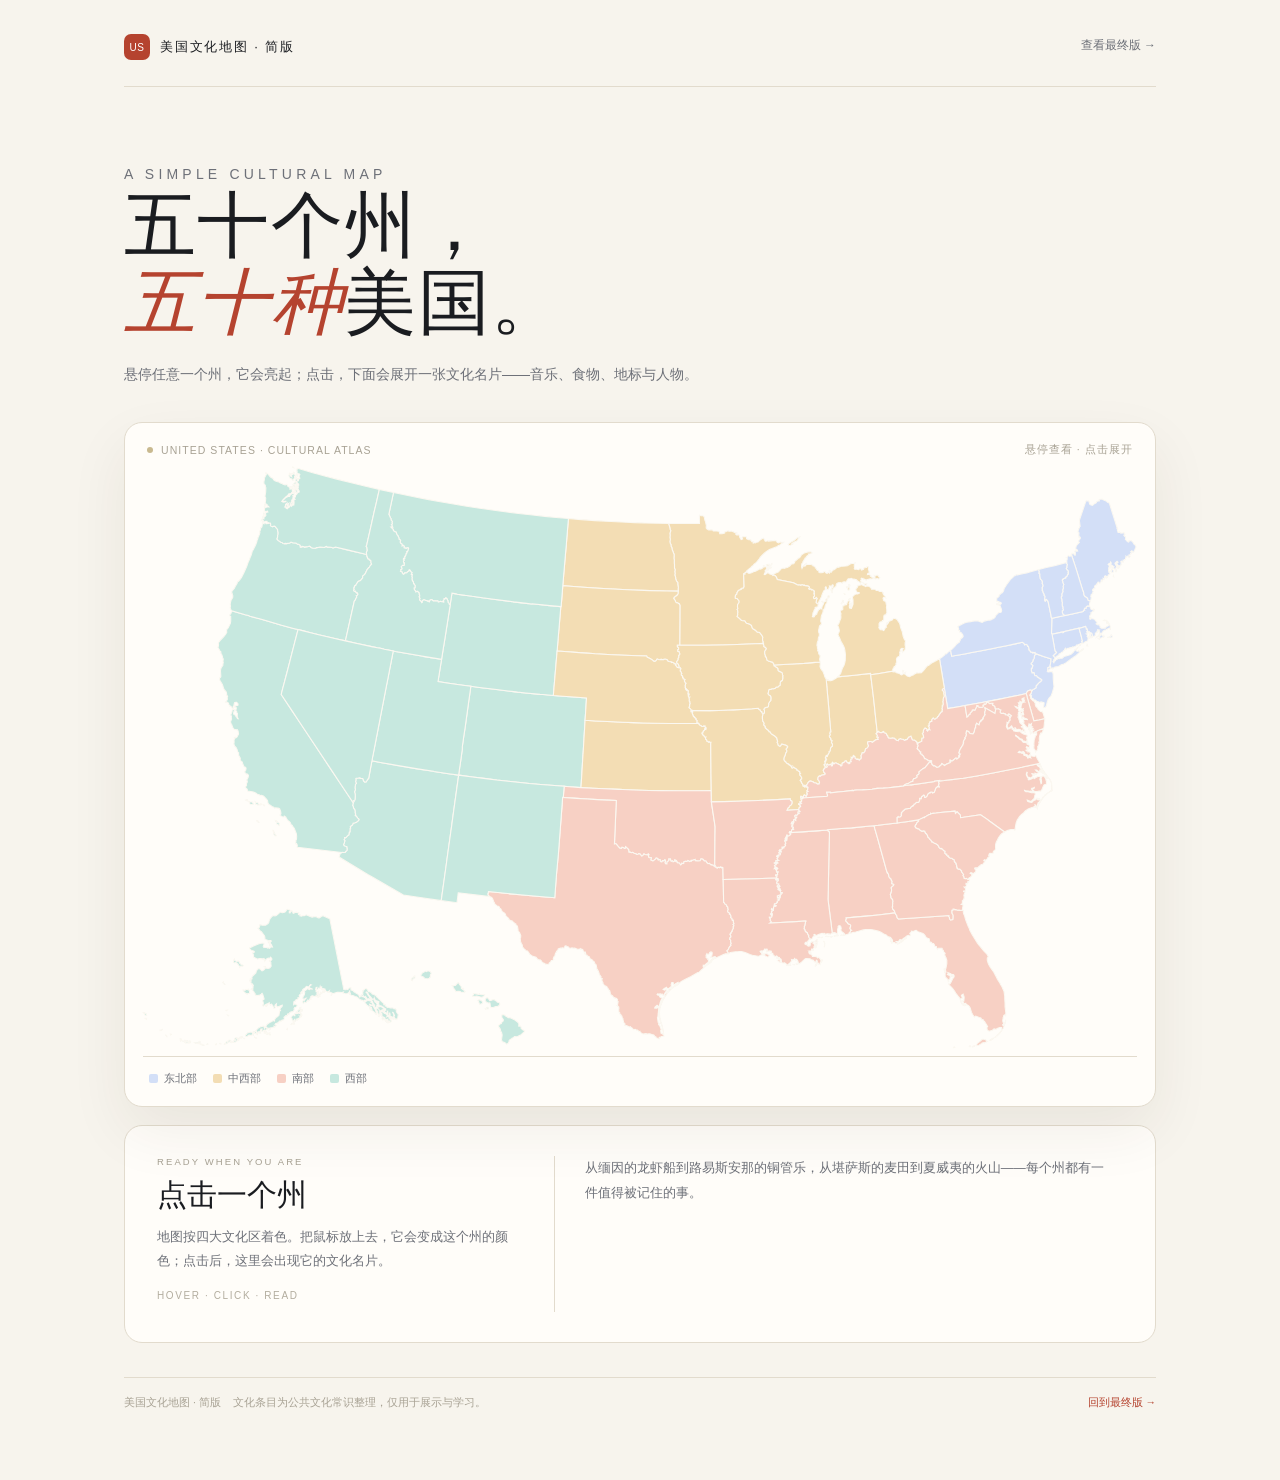
==== simple/index.html @ 4780cfec "feat: 美国文化地图网站（最终版 + 效果简版）" ====
<!DOCTYPE html>
<html lang="zh-CN">
<head>
<meta charset="UTF-8">
<meta name="viewport" content="width=device-width, initial-scale=1">
<title>美国文化地图 · 简版</title>
<meta name="description" content="美国文化地图简版：悬停任意一州查看它的文化名片。">
<link rel="icon" href="data:image/svg+xml,%3Csvg xmlns='http://www.w3.org/2000/svg' viewBox='0 0 64 64'%3E%3Crect width='64' height='64' rx='14' fill='%23f7f4ed'/%3E%3Ctext x='32' y='45' text-anchor='middle' font-size='32' fill='%23b5432f' font-family='Georgia'%3E%E2%98%85%3C/text%3E%3C/svg%3E">
<style>
  :root {
    --paper: #f7f4ed;
    --card: #fffdf9;
    --ink: #1a1c20;
    --muted: #6d7078;
    --line: #e2dbcd;
    --accent: #b5432f;
    --ne: #d3dff7;
    --mw: #f3ddb4;
    --so: #f7d0c4;
    --we: #c7e8df;
  }
  * { box-sizing: border-box; }
  body {
    margin: 0;
    background: var(--paper);
    color: var(--ink);
    font-family: -apple-system, BlinkMacSystemFont, "Segoe UI", "PingFang SC", "Microsoft YaHei", sans-serif;
    -webkit-font-smoothing: antialiased;
  }
  .wrap { max-width: 1080px; margin: 0 auto; padding: 34px 24px 70px; }

  header {
    display: flex;
    align-items: center;
    justify-content: space-between;
    gap: 20px;
    padding-bottom: 26px;
    border-bottom: 1px solid var(--line);
  }
  .brand { display: flex; align-items: center; gap: 10px; font-size: 13px; letter-spacing: 0.14em; }
  .brand i {
    width: 26px; height: 26px;
    display: grid; place-items: center;
    border-radius: 7px;
    background: var(--accent);
    color: #fff;
    font-style: normal;
    font-size: 10px;
    letter-spacing: 0.06em;
  }
  header a {
    font-size: 12px;
    color: var(--muted);
    text-decoration: none;
    border-bottom: 1px solid transparent;
    padding-bottom: 2px;
  }
  header a:hover { color: var(--accent); border-color: var(--accent); }

  .intro { padding: 54px 0 34px; max-width: 720px; }
  .kicker { margin: 0 0 14px; font-size: 10px; letter-spacing: 0.3em; color: #9a9488; }
  h1 {
    margin: 0;
    font-family: Georgia, "Times New Roman", "Songti SC", "SimSun", serif;
    font-weight: 400;
    font-size: clamp(42px, 7vw, 72px);
    line-height: 1.06;
    letter-spacing: 0.02em;
  }
  h1 span { color: var(--accent); font-style: italic; }
  .intro p {
    margin: 20px 0 0;
    font-size: 14px;
    line-height: 1.95;
    color: var(--muted);
  }

  .map-card {
    position: relative;
    background: var(--card);
    border: 1px solid var(--line);
    border-radius: 18px;
    padding: 18px;
    box-shadow: 0 24px 60px rgba(58, 46, 30, 0.07);
  }
  .map-top {
    display: flex;
    align-items: center;
    gap: 8px;
    padding: 2px 4px 10px;
    font-size: 10.5px;
    letter-spacing: 0.1em;
    color: #a8a294;
  }
  .map-top .dot { width: 6px; height: 6px; border-radius: 50%; background: #c8b98f; }
  .map-top span:last-child { margin-left: auto; }
  #map { display: block; width: 100%; height: auto; overflow: visible; }
  #states path {
    fill: #e9e3d7;
    stroke: #fbf8f1;
    stroke-width: 1.1;
    cursor: pointer;
    transform-box: fill-box;
    transform-origin: 50% 50%;
    transition: fill 0.22s ease, stroke 0.22s ease, transform 0.24s ease, opacity 0.22s ease;
    outline: none;
  }
  #states path[data-region="northeast"] { fill: var(--ne); }
  #states path[data-region="midwest"] { fill: var(--mw); }
  #states path[data-region="south"] { fill: var(--so); }
  #states path[data-region="west"] { fill: var(--we); }
  #states path:hover,
  #states path:focus-visible {
    fill: var(--accent);
    stroke: #fff;
    stroke-width: 1.6;
    transform: scale(1.025);
    filter: drop-shadow(0 4px 10px rgba(139, 50, 35, 0.35));
  }
  #states path.is-active {
    fill: var(--accent);
    stroke: #7d2a1c;
    stroke-width: 1.5;
  }
  #states:hover path:not(:hover) { opacity: 0.55; }

  .tip {
    position: absolute;
    z-index: 10;
    padding: 8px 11px;
    border-radius: 8px;
    background: #1c1e23;
    color: #fff;
    font-size: 11.5px;
    line-height: 1.5;
    pointer-events: none;
    opacity: 0;
    transform: translate(-50%, calc(-100% - 12px));
    transition: opacity 0.14s ease;
    white-space: nowrap;
  }
  .tip.on { opacity: 1; }
  .tip small { color: #a9acb4; font-size: 10px; margin-left: 5px; }

  .legend {
    display: flex;
    flex-wrap: wrap;
    gap: 16px;
    padding: 14px 6px 2px;
    margin-top: 8px;
    border-top: 1px solid var(--line);
    font-size: 11px;
    color: var(--muted);
  }
  .legend span { display: inline-flex; align-items: center; gap: 6px; }
  .legend i { width: 9px; height: 9px; border-radius: 2px; }

  /* 详情卡 */
  .detail {
    display: grid;
    grid-template-columns: 0.85fr 1.15fr;
    gap: 30px;
    margin-top: 18px;
    padding: 30px 32px;
    background: var(--card);
    border: 1px solid var(--line);
    border-radius: 18px;
    min-height: 218px;
  }
  .d-left { border-right: 1px solid var(--line); padding-right: 30px; }
  .d-kicker { font-size: 9.5px; letter-spacing: 0.22em; color: #a8a294; text-transform: uppercase; }
  .d-name {
    display: flex;
    align-items: baseline;
    gap: 10px;
    flex-wrap: wrap;
    margin-top: 10px;
  }
  .d-name h2 {
    margin: 0;
    font-family: Georgia, "Times New Roman", "Songti SC", "SimSun", serif;
    font-weight: 400;
    font-size: 34px;
    letter-spacing: 0.02em;
  }
  .d-name em { font-style: italic; font-size: 12px; color: #a8a294; }
  .d-title { margin: 8px 0 0; font-size: 12px; color: var(--accent); letter-spacing: 0.06em; }
  .d-tags { display: flex; flex-wrap: wrap; gap: 6px; margin-top: 16px; }
  .d-tags span {
    padding: 3px 9px;
    border: 1px solid var(--line);
    border-radius: 999px;
    font-size: 10px;
    color: var(--muted);
  }
  .d-desc { margin: 14px 0 0; font-size: 12px; line-height: 1.9; color: #5d6068; }

  .d-right dl {
    display: grid;
    grid-template-columns: 46px 1fr;
    gap: 0 14px;
    margin: 0;
  }
  .d-right dt {
    padding: 9px 0;
    border-bottom: 1px solid #f0ebe0;
    font-size: 10px;
    letter-spacing: 0.1em;
    color: #a8a294;
  }
  .d-right dd {
    margin: 0;
    padding: 9px 0;
    border-bottom: 1px solid #f0ebe0;
    font-size: 12.5px;
    color: var(--ink);
  }
  .d-city { margin: 14px 0 0; font-size: 11px; color: #a8a294; }
  .d-city b { color: #5d6068; font-weight: 500; }

  .empty h2 { font-family: Georgia, "Songti SC", serif; font-weight: 400; font-size: 30px; margin: 8px 0 0; }
  .empty p { margin: 10px 0 0; font-size: 12.5px; line-height: 1.9; color: var(--muted); max-width: 520px; }
  .empty .hint { margin-top: 16px; font-size: 10px; letter-spacing: 0.16em; color: #b3ad9f; }

  footer {
    display: flex;
    flex-wrap: wrap;
    gap: 12px;
    align-items: center;
    margin-top: 34px;
    padding-top: 18px;
    border-top: 1px solid var(--line);
    font-size: 10.5px;
    color: #a8a294;
  }
  footer a { margin-left: auto; color: var(--accent); text-decoration: none; }
  footer a:hover { text-decoration: underline; }

  @media (max-width: 760px) {
    .wrap { padding: 24px 16px 50px; }
    .intro { padding: 36px 0 26px; }
    .detail { grid-template-columns: 1fr; gap: 18px; padding: 24px 20px; }
    .d-left { border-right: 0; border-bottom: 1px solid var(--line); padding-right: 0; padding-bottom: 18px; }
    .map-card { padding: 10px; }
    header .brand { font-size: 11px; letter-spacing: 0.08em; }
  }
</style>
</head>
<body>
<div class="wrap">
  <header>
    <div class="brand"><i>US</i>美国文化地图 · 简版</div>
    <a href="../">查看最终版 →</a>
  </header>

  <div class="intro">
    <p class="kicker">A SIMPLE CULTURAL MAP</p>
    <h1>五十个州，<br><span>五十种</span>美国。</h1>
    <p>悬停任意一个州，它会亮起；点击，下面会展开一张文化名片——音乐、食物、地标与人物。</p>
  </div>

  <div class="map-card" id="mapCard">
    <div class="map-top">
      <span class="dot"></span>
      <span>UNITED STATES · CULTURAL ATLAS</span>
      <span>悬停查看 · 点击展开</span>
    </div>
    <svg id="map" viewBox="-58 13 1016 594" role="img" aria-label="美国各州文化地图"></svg>
    <div class="tip" id="tip"></div>
    <div class="legend">
      <span><i style="background:var(--ne)"></i>东北部</span>
      <span><i style="background:var(--mw)"></i>中西部</span>
      <span><i style="background:var(--so)"></i>南部</span>
      <span><i style="background:var(--we)"></i>西部</span>
    </div>
  </div>

  <div class="detail" id="detail"></div>

  <footer>
    <span>美国文化地图 · 简版</span>
    <span>文化条目为公共文化常识整理，仅用于展示与学习。</span>
    <a href="../">回到最终版 →</a>
  </footer>
</div>

<script src="../assets/us-paths.js"></script>
<script src="../assets/fips.js"></script>
<script src="../assets/data.js"></script>
<script>
(function () {
  'use strict';
  var NS = 'http://www.w3.org/2000/svg';
  var REGIONS = window.US_CULTURE.regions;
  var STATES = window.US_CULTURE.states;
  var FIPS = window.US_FIPS;

  var svg = document.getElementById('map');
  var tip = document.getElementById('tip');
  var detail = document.getElementById('detail');
  var card = document.getElementById('mapCard');
  var stateEls = {};
  var selected = null;

  var g = document.createElementNS(NS, 'g');
  g.id = 'states';
  svg.appendChild(g);

  window.US_STATE_PATHS.forEach(function (item) {
    var abbr = FIPS[item.id];
    var info = STATES[abbr];
    if (!abbr || !info) return;

    var p = document.createElementNS(NS, 'path');
    p.setAttribute('d', item.d);
    p.setAttribute('data-abbr', abbr);
    p.setAttribute('data-region', info.region);
    p.setAttribute('tabindex', '0');
    p.setAttribute('role', 'button');
    p.setAttribute('aria-label', info.name + '，' + info.en);

    p.addEventListener('mouseenter', function () { showTip(abbr); });
    p.addEventListener('mousemove', moveTip);
    p.addEventListener('mouseleave', hideTip);
    p.addEventListener('click', function () { select(abbr); });
    p.addEventListener('keydown', function (e) {
      if (e.key === 'Enter' || e.key === ' ') { e.preventDefault(); select(abbr); }
    });

    g.appendChild(p);
    stateEls[abbr] = p;
  });

  function showTip(abbr) {
    var info = STATES[abbr];
    tip.innerHTML = info.name + ' <small>' + info.en + '</small>';
    tip.classList.add('on');
  }
  function moveTip(e) {
    var r = card.getBoundingClientRect();
    tip.style.left = (e.clientX - r.left) + 'px';
    tip.style.top = (e.clientY - r.top) + 'px';
  }
  function hideTip() { tip.classList.remove('on'); }

  function select(abbr) {
    selected = abbr;
    Object.keys(stateEls).forEach(function (key) {
      stateEls[key].classList.toggle('is-active', key === abbr);
    });
    render(abbr);
    if (window.innerWidth < 820) {
      detail.scrollIntoView({ behavior: 'smooth', block: 'nearest' });
    }
  }

  function render(abbr) {
    if (!abbr) {
      detail.classList.add('empty');
      detail.innerHTML =
        '<div class="d-left">' +
          '<div class="d-kicker">READY WHEN YOU ARE</div>' +
          '<h2>点击一个州</h2>' +
          '<p>地图按四大文化区着色。把鼠标放上去，它会变成这个州的颜色；点击后，这里会出现它的文化名片。</p>' +
          '<div class="hint">HOVER · CLICK · READ</div>' +
        '</div>' +
        '<div class="d-right">' +
          '<p style="margin:0;font-size:12.5px;line-height:1.95;color:#6d7078;">' +
          '从缅因的龙虾船到路易斯安那的铜管乐，从堪萨斯的麦田到夏威夷的火山——每个州都有一件值得被记住的事。</p>' +
        '</div>';
      return;
    }

    detail.classList.remove('empty');
    var info = STATES[abbr];
    var region = REGIONS[info.region];
    detail.innerHTML =
      '<div class="d-left">' +
        '<div class="d-kicker">' + region.name + ' · ' + region.en.toUpperCase() + '</div>' +
        '<div class="d-name"><h2>' + info.name + '</h2><em>' + info.en + '</em></div>' +
        '<p class="d-title">' + info.title + '</p>' +
        '<div class="d-tags">' + info.tags.map(function (t) { return '<span>' + t + '</span>'; }).join('') + '</div>' +
        '<p class="d-desc">' + info.desc + '</p>' +
      '</div>' +
      '<div class="d-right">' +
        '<dl>' +
          '<dt>音乐</dt><dd>' + info.music + '</dd>' +
          '<dt>食物</dt><dd>' + info.food + '</dd>' +
          '<dt>地标</dt><dd>' + info.landmark + '</dd>' +
          '<dt>人物</dt><dd>' + info.figure + '</dd>' +
        '</dl>' +
        '<p class="d-city">代表城市 / 地区：<b>' + info.city + '</b></p>' +
      '</div>';
  }

  render(null);
})();
</script>
</body>
</html>
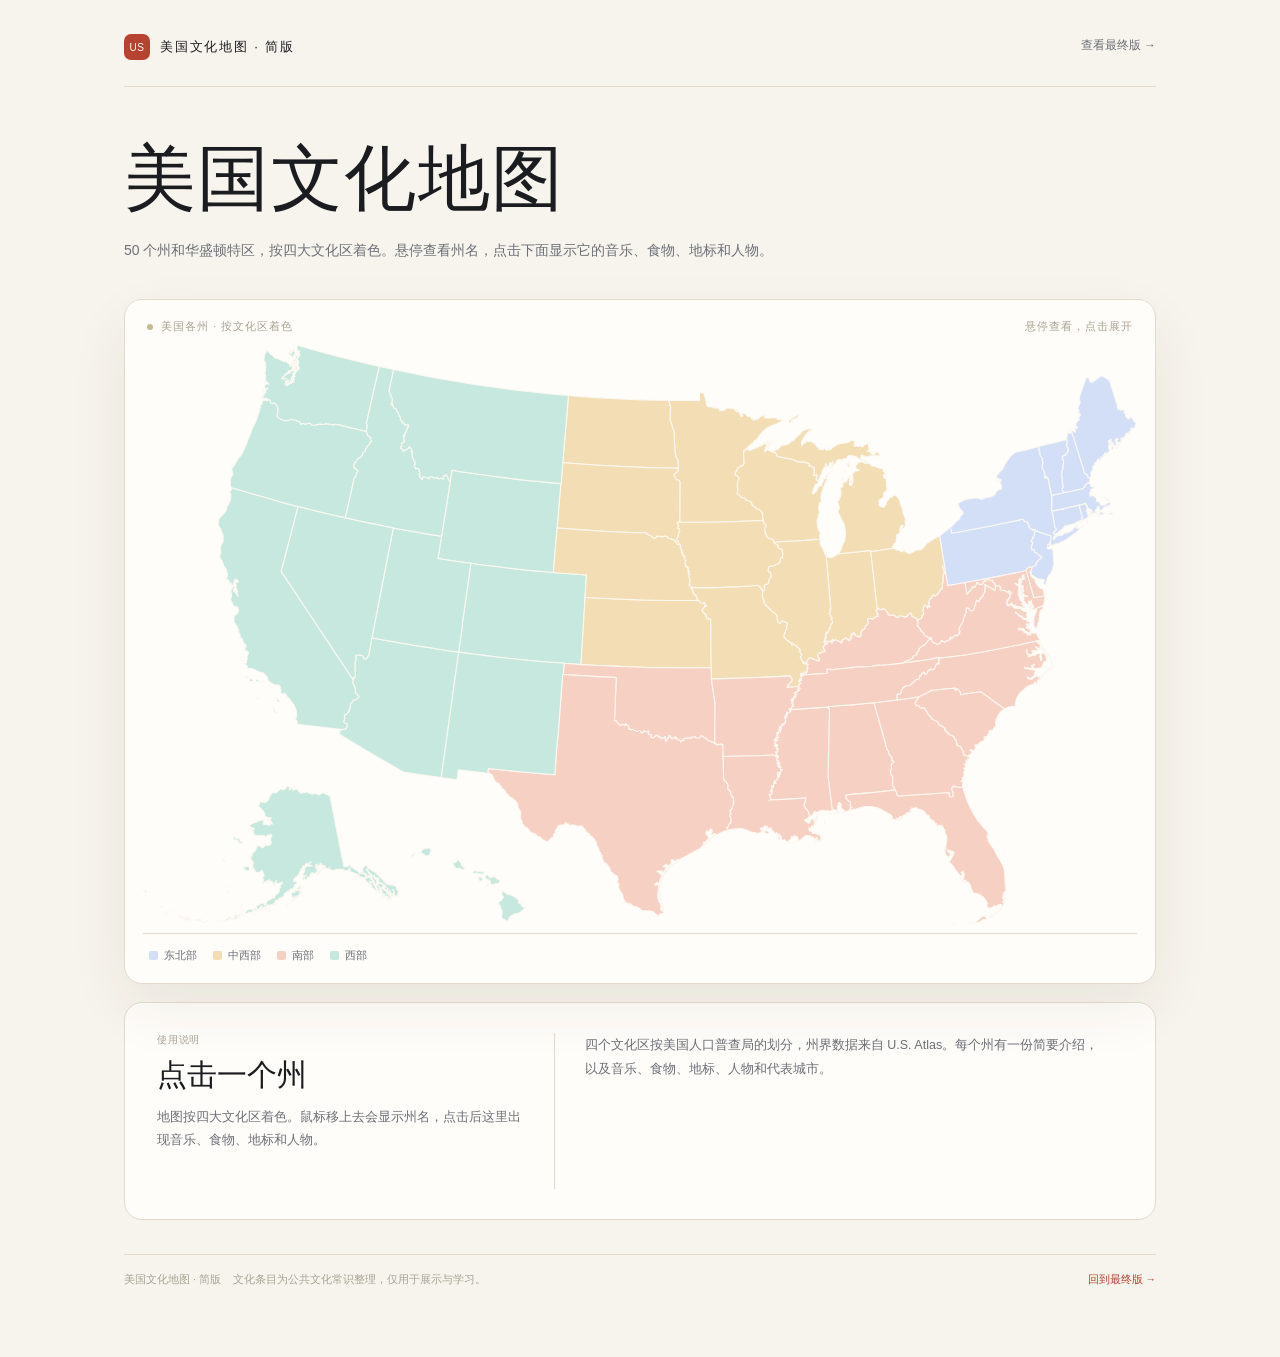
==== commit 1d8513ae: "copy: 收敛文案与装饰，去掉 AI 味 移除英文装饰标签、光晕与渐变标题，州介绍改为具体事实，统一简版文案。" ====
--- a/simple/index.html
+++ b/simple/index.html
@@ -58,7 +58,6 @@
   header a:hover { color: var(--accent); border-color: var(--accent); }
 
   .intro { padding: 54px 0 34px; max-width: 720px; }
-  .kicker { margin: 0 0 14px; font-size: 10px; letter-spacing: 0.3em; color: #9a9488; }
   h1 {
     margin: 0;
     font-family: Georgia, "Times New Roman", "Songti SC", "SimSun", serif;
@@ -67,7 +66,6 @@
     line-height: 1.06;
     letter-spacing: 0.02em;
   }
-  h1 span { color: var(--accent); font-style: italic; }
   .intro p {
     margin: 20px 0 0;
     font-size: 14px;
@@ -168,7 +166,7 @@
     min-height: 218px;
   }
   .d-left { border-right: 1px solid var(--line); padding-right: 30px; }
-  .d-kicker { font-size: 9.5px; letter-spacing: 0.22em; color: #a8a294; text-transform: uppercase; }
+  .d-kicker { font-size: 10px; letter-spacing: 0.08em; color: #a8a294; }
   .d-name {
     display: flex;
     align-items: baseline;
@@ -254,16 +252,15 @@
   </header>
 
   <div class="intro">
-    <p class="kicker">A SIMPLE CULTURAL MAP</p>
-    <h1>五十个州，<br><span>五十种</span>美国。</h1>
-    <p>悬停任意一个州，它会亮起；点击，下面会展开一张文化名片——音乐、食物、地标与人物。</p>
+    <h1>美国文化地图</h1>
+    <p>50 个州和华盛顿特区，按四大文化区着色。悬停查看州名，点击下面显示它的音乐、食物、地标和人物。</p>
   </div>
 
   <div class="map-card" id="mapCard">
     <div class="map-top">
       <span class="dot"></span>
-      <span>UNITED STATES · CULTURAL ATLAS</span>
-      <span>悬停查看 · 点击展开</span>
+      <span>美国各州 · 按文化区着色</span>
+      <span>悬停查看，点击展开</span>
     </div>
     <svg id="map" viewBox="-58 13 1016 594" role="img" aria-label="美国各州文化地图"></svg>
     <div class="tip" id="tip"></div>
@@ -359,14 +356,13 @@
       detail.classList.add('empty');
       detail.innerHTML =
         '<div class="d-left">' +
-          '<div class="d-kicker">READY WHEN YOU ARE</div>' +
+          '<div class="d-kicker">使用说明</div>' +
           '<h2>点击一个州</h2>' +
-          '<p>地图按四大文化区着色。把鼠标放上去，它会变成这个州的颜色；点击后，这里会出现它的文化名片。</p>' +
-          '<div class="hint">HOVER · CLICK · READ</div>' +
+          '<p>地图按四大文化区着色。鼠标移上去会显示州名，点击后这里出现音乐、食物、地标和人物。</p>' +
         '</div>' +
         '<div class="d-right">' +
           '<p style="margin:0;font-size:12.5px;line-height:1.95;color:#6d7078;">' +
-          '从缅因的龙虾船到路易斯安那的铜管乐，从堪萨斯的麦田到夏威夷的火山——每个州都有一件值得被记住的事。</p>' +
+          '四个文化区按美国人口普查局的划分，州界数据来自 U.S. Atlas。每个州有一份简要介绍，以及音乐、食物、地标、人物和代表城市。</p>' +
         '</div>';
       return;
     }
@@ -376,7 +372,7 @@
     var region = REGIONS[info.region];
     detail.innerHTML =
       '<div class="d-left">' +
-        '<div class="d-kicker">' + region.name + ' · ' + region.en.toUpperCase() + '</div>' +
+        '<div class="d-kicker">' + region.name + ' · ' + region.en + '</div>' +
         '<div class="d-name"><h2>' + info.name + '</h2><em>' + info.en + '</em></div>' +
         '<p class="d-title">' + info.title + '</p>' +
         '<div class="d-tags">' + info.tags.map(function (t) { return '<span>' + t + '</span>'; }).join('') + '</div>' +
